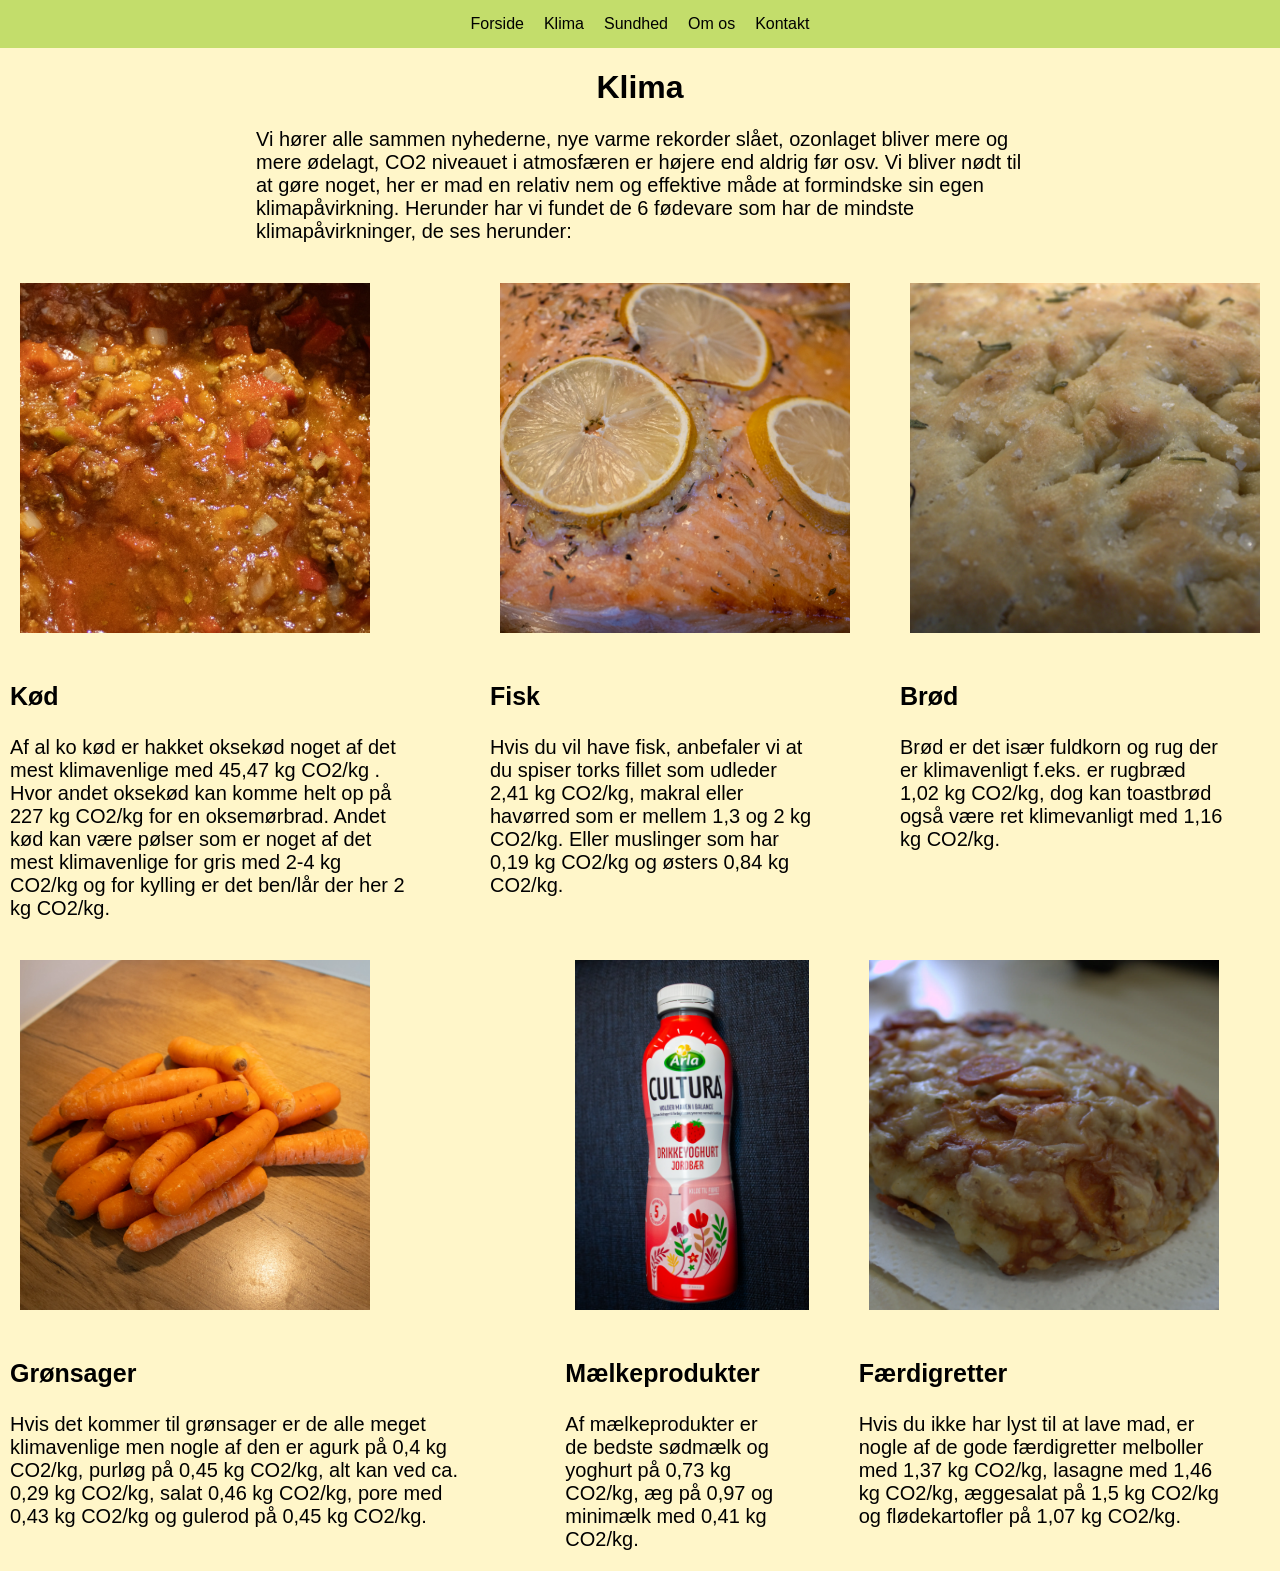
==== klima.html @ 5956dbbf "Add files via upload" ====
<!DOCTYPE html>
<html>
<head>
    <meta name="viewport" content="width=device-width, initial-scale=1">
    <link rel="stylesheet" href="style.css">
</head>
<body>
	<nav class="navbar">
    <a href="index.html">Forside</a>
	<a href="klima.html">Klima</a>
    <a href="Sundhed.html">Sundhed</a>
    <a href="Om-os.html"> Om os</a>
    <a href="Kontakt.html">Kontakt</a>
	</nav>
	<main>
		<h1> Klima </h1>	
		<p class = "ks">Vi hører alle sammen nyhederne, nye varme rekorder slået, ozonlaget bliver mere og mere ødelagt, CO2 niveauet i atmosfæren er højere end aldrig før osv. Vi bliver nødt til at gøre noget, her er mad en relativ nem og effektive måde at formindske sin egen klimapåvirkning. Herunder har vi fundet de 6 fødevare som har de mindste klimapåvirkninger, de ses herunder: </p>
		<article class = "flex-sektion">
			<div>
				<img class = "mere-om-billede" src ="Billeder/mad-1.webp" alt = "Billede af mad">
				<h3> Kød </h3>
					<p>Af al ko kød er hakket oksekød noget af det mest klimavenlige med 45,47 kg CO2/kg . Hvor andet oksekød kan komme helt op på 227 kg CO2/kg for en oksemørbrad. Andet kød kan være pølser som er noget af det mest klimavenlige for gris med 2-4 kg CO2/kg og for kylling er det ben/lår der her 2 kg CO2/kg.  </p>
			</div>
			<div>
				<img class = "mere-om-billede" src ="Billeder/mad-2.webp" alt = "Billede af mad">
				<h3> Fisk</h3>
					<p>Hvis du vil have fisk, anbefaler vi at du spiser torks fillet som udleder 2,41 kg CO2/kg, makral eller havørred som er mellem 1,3 og 2 kg CO2/kg. Eller muslinger som har 0,19 kg CO2/kg og østers 0,84 kg CO2/kg.  </p>
			</div>
			<div>
				<img class = "mere-om-billede" src ="Billeder/mad-3.webp" alt = "Billede af mad">
				<h3> Brød </h3>
					<p>Brød er det især fuldkorn og rug der er klimavenligt f.eks. er rugbræd 1,02 kg CO2/kg, dog kan toastbrød også være ret klimevanligt med 1,16 kg CO2/kg.  </p>
			</div>
		</article> 
		<article class = "flex-sektion">
			<div>
				<img class = "mere-om-billede" src ="Billeder/mad-4.webp" alt = "Billede af mad">
				<h3> Grønsager </h3>
					<p> Hvis det kommer til grønsager er de alle meget klimavenlige men nogle af den er agurk på 0,4 kg CO2/kg, purløg på 0,45 kg CO2/kg, alt kan ved ca. 0,29 kg CO2/kg, salat 0,46 kg CO2/kg, pore med 0,43 kg CO2/kg og gulerod på 0,45 kg CO2/kg. </p>
			</div>
			<div>
				<img class = "mere-om-billede" src ="Billeder/mad-5.webp" alt = "Billede af mad">
				<h3> Mælkeprodukter</h3>
					<p>Af mælkeprodukter er de bedste sødmælk og yoghurt på 0,73 kg CO2/kg, æg på 0,97 og minimælk med 0,41 kg CO2/kg.  </p>
			</div>
			<div>
				<img class = "mere-om-billede" src ="Billeder/mad-6.webp" alt = "Billede af mad">
				<h3> Færdigretter </h3>
					<p>Hvis du ikke har lyst til at lave mad, er nogle af de gode færdigretter melboller med 1,37 kg CO2/kg, lasagne med 1,46 kg CO2/kg, æggesalat på 1,5 kg CO2/kg og flødekartofler på 1,07 kg CO2/kg.   </p>
			</div>
		</article> 
		
	</main> 
</body>
</html>
---- style.css ----
body{
    font-family: "Segoe UI", sans-serif;
    margin: 0;
    padding: 0;
	font-stretch: 16px;
    background-color:  #FFF6C9;
}
.navbar {
    background-color: #C3DD6B;
    display: flex;
    justify-content: center;
    gap: 20px;
    padding: 15px;
    overflow: hidden;
}

.navbar:hover {
  color: white;
}
.flex-sektion a {
    font-weight: bold;
    padding: 20px;
}
.flex-sektion {
    display: flex;
    gap: 20px;         
    align-items: flex-start;
}
h1 {
    text-align: center;
}
.ks {
	padding-left: 20%;
	padding-right: 20%;
}
a {
    text-decoration: none;
    color: black;
}
p {
	font-size: 20px;
	padding-right: 50px;
	padding-left: 10px;
}
h3 {
	font-size: 18;
	padding-left: 10px;
	font-size: 25px;
}
ul {
	font-size: 20px;
	padding-left: 10px;
}

.overst-forsidebillede {
	padding-left: 10px;
	height: 500px;
}
.nederst-forsidebillede {
	height: 500px;
}
.om-os-billede {
	height: 300px;
	padding: 50px;
}
.Forside {
	padding-right: 15%;
}
.mere-om-billede {
	height: 350px;
	padding: 20px;
}
.tekst-kontakt {
    text-align: center; 
	width: 500px;
	padding-left: 27%;
}
.boks-2{
    border-radius: 20px;
    background-color: greenyellow;
    width: 600px;
    height: 150px;
    text-align: center;
    justify-content: center;
    display: flex;
    font-size: 25;
    margin: 40px auto;
}
.boks {
    border-radius: 20px;
    background-color: greenyellow;
    width: 300px;
    height: 30px;
    text-align: center;
    justify-content: center;
    margin: 40px auto;
    display: flex;
    font-size: 20px;
}
.Gras {
	width: 100%;
}

.form {
    width: 60%;
    margin: auto;
    display: flex;
    flex-direction: column;
    gap: 10px;
}

.raekke {
    display: flex;
    gap: 40px;
}

input, textarea {
    width: 100%;
    padding: 13px;
    border: none;
    border-radius: 50px;   
}

textarea {
    border-radius: 30px;   
    height: 80px;
    resize: none;
	padding: 13px;
}


button {
    background: #C3DD6B;
    color: black;
    padding: 10px;
    border: none;
    border-radius: 50px;   
    font-size: 16px;
    cursor: pointer;
	width: 300px;
	margin: 0 auto;
}
@media (max-width: 600px) {
  .flex-sektion {
    flex-direction: column;
    align-items: flex-start;
  }
.flex-sektion.omvendt {
    flex-direction: column;
  }
  .billede {
    width: 100%;         
  }
}
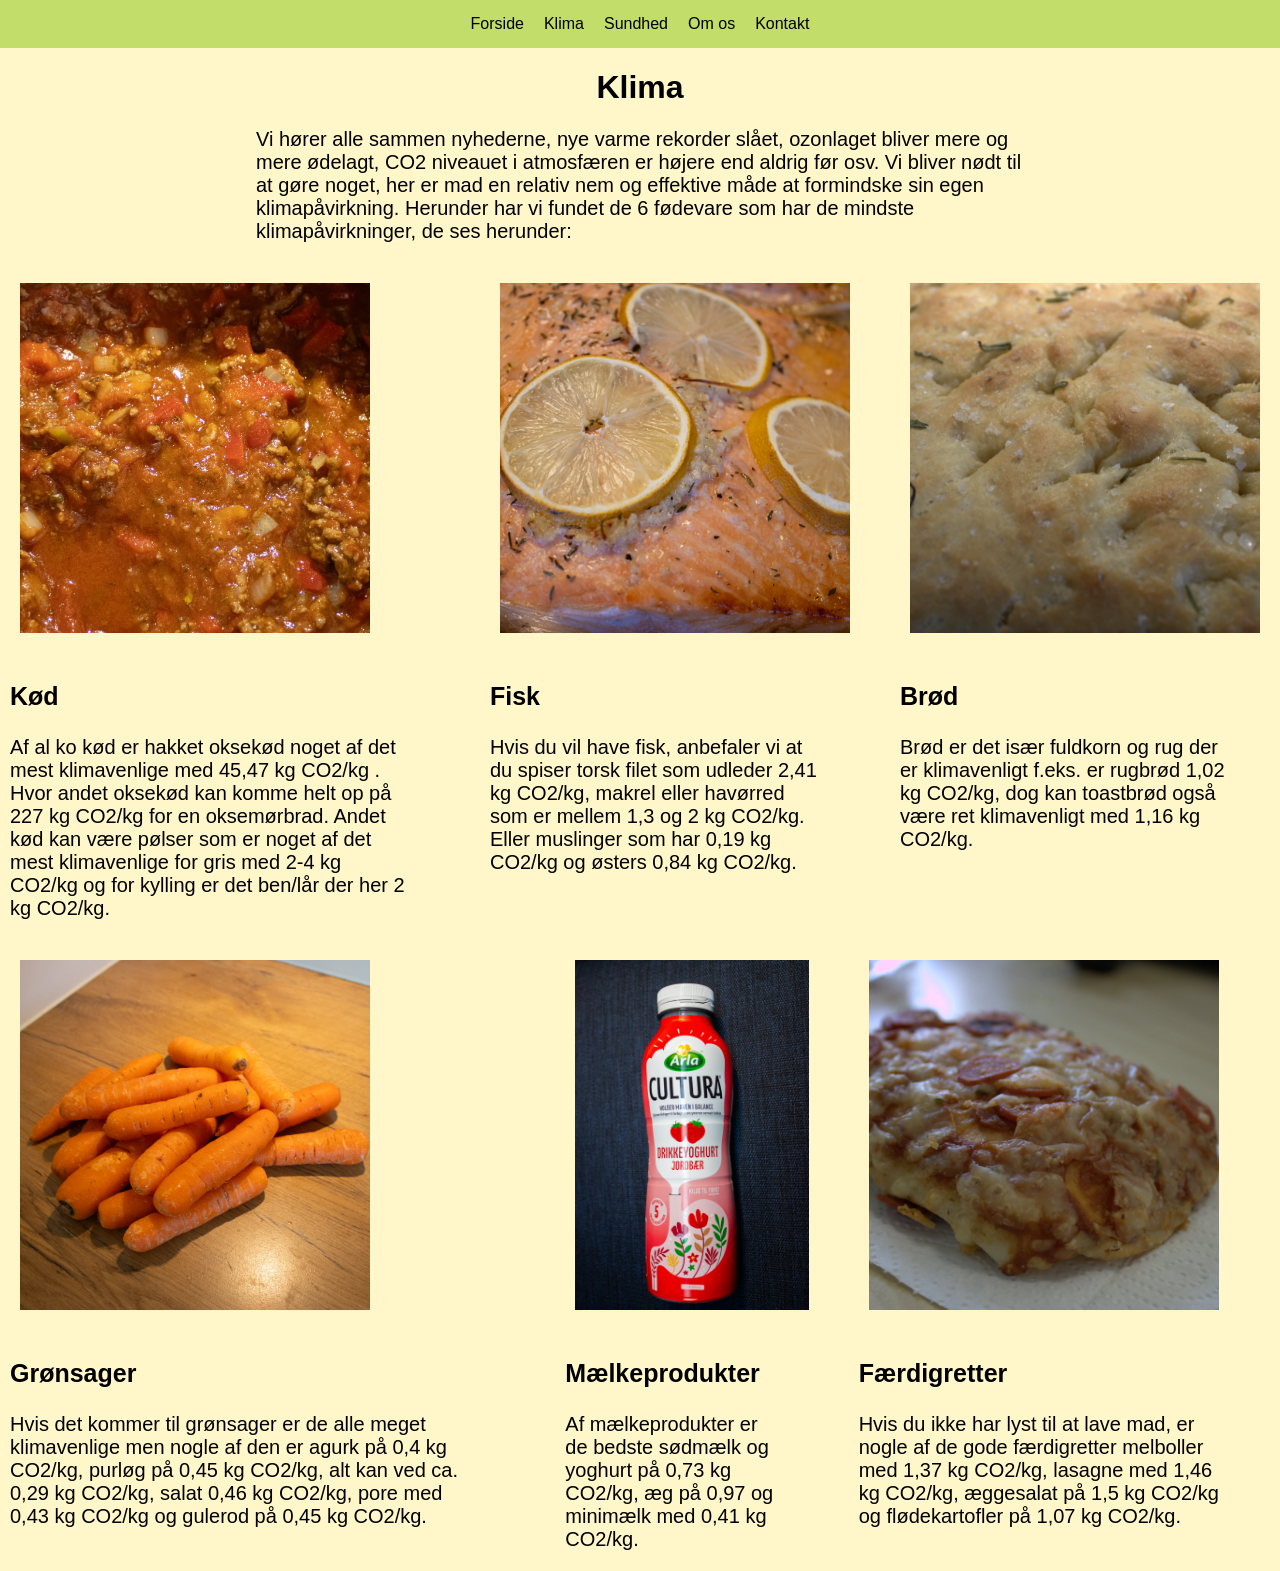
==== commit a49ab308: "Update klima.html" ====
--- a/klima.html
+++ b/klima.html
@@ -24,12 +24,12 @@
 			<div>
 				<img class = "mere-om-billede" src ="Billeder/mad-2.webp" alt = "Billede af mad">
 				<h3> Fisk</h3>
-					<p>Hvis du vil have fisk, anbefaler vi at du spiser torks fillet som udleder 2,41 kg CO2/kg, makral eller havørred som er mellem 1,3 og 2 kg CO2/kg. Eller muslinger som har 0,19 kg CO2/kg og østers 0,84 kg CO2/kg.  </p>
+					<p>Hvis du vil have fisk, anbefaler vi at du spiser torsk filet som udleder 2,41 kg CO2/kg, makrel eller havørred som er mellem 1,3 og 2 kg CO2/kg. Eller muslinger som har 0,19 kg CO2/kg og østers 0,84 kg CO2/kg.  </p>
 			</div>
 			<div>
 				<img class = "mere-om-billede" src ="Billeder/mad-3.webp" alt = "Billede af mad">
 				<h3> Brød </h3>
-					<p>Brød er det især fuldkorn og rug der er klimavenligt f.eks. er rugbræd 1,02 kg CO2/kg, dog kan toastbrød også være ret klimevanligt med 1,16 kg CO2/kg.  </p>
+					<p>Brød er det især fuldkorn og rug der er klimavenligt f.eks. er rugbrød 1,02 kg CO2/kg, dog kan toastbrød også være ret klimavenligt med 1,16 kg CO2/kg.  </p>
 			</div>
 		</article> 
 		<article class = "flex-sektion">
--- a/style.css
+++ b/style.css
@@ -72,8 +72,8 @@
 }
 .tekst-kontakt {
     text-align: center; 
-	width: 500px;
-	padding-left: 27%;
+	width: 50%;
+	padding-left: 25%;
 }
 .boks-2{
     border-radius: 20px;
@@ -151,6 +151,6 @@
   .billede {
     width: 100%;         
   }
-}
 
 
+
